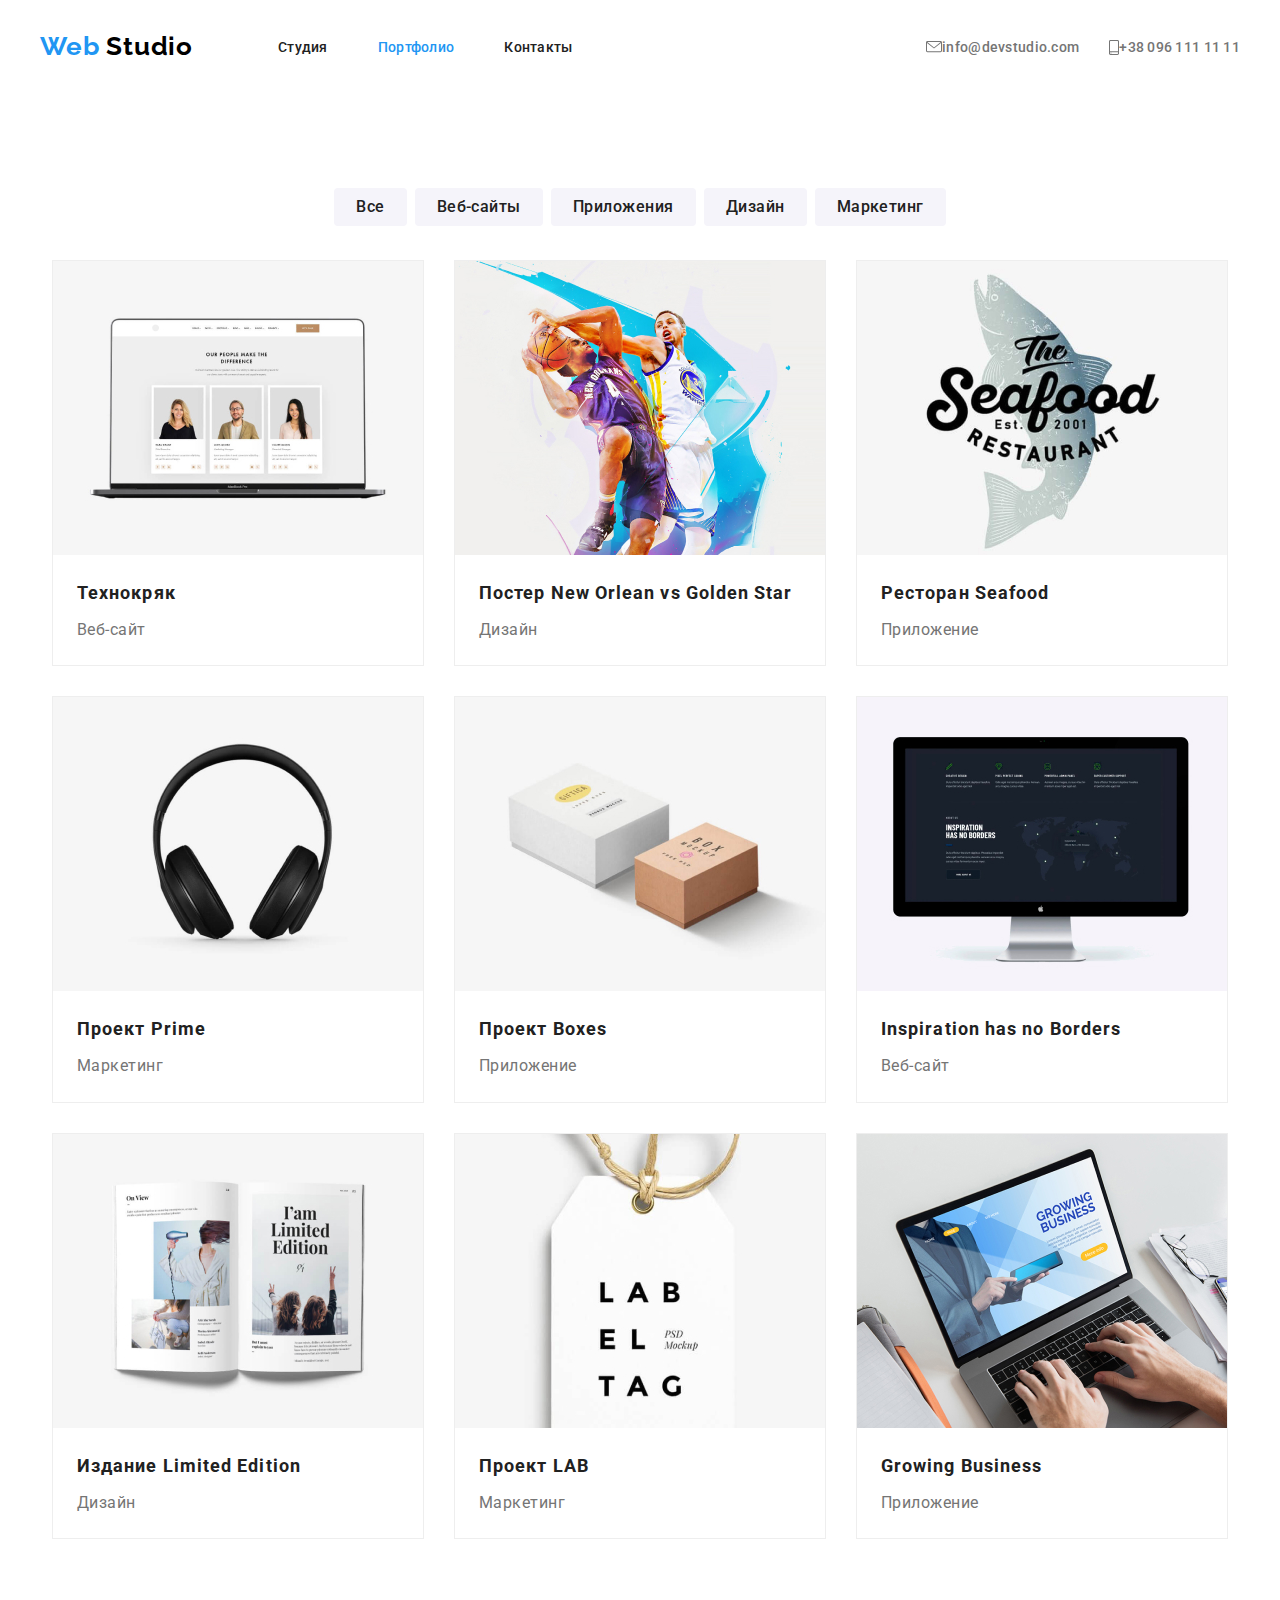
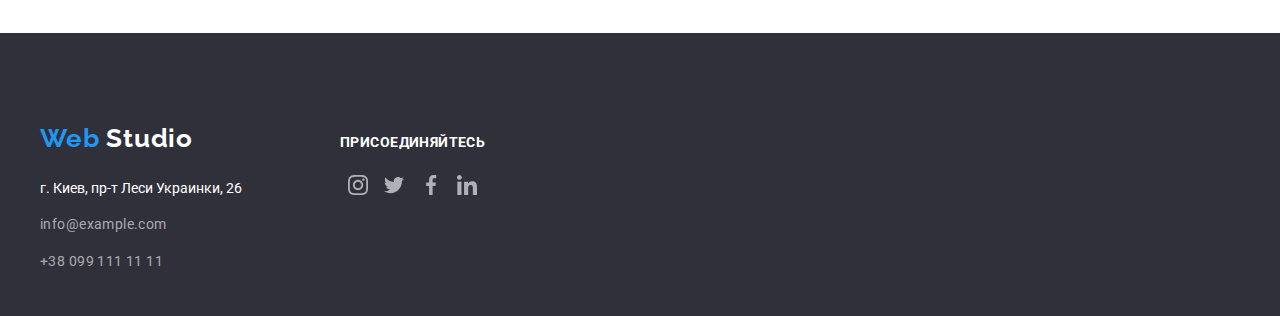
==== portfolio.html @ 55905535 "Добавляет svg-спрайты" ====
<!DOCTYPE html>
<html lang="ru">
  <head>
    <meta charset="UTF-8" />
    <meta name="viewport" content="width=device-width, initial-scale=1.0" />
    <title>Web Studio</title>
    <link rel="stylesheet" href="./css/normalize.css" />
    <link rel="stylesheet" href="./css/style-second.css" />
    <link
      href="https://fonts.googleapis.com/css2?family=Raleway:wght@700&family=Roboto:wght@400;500;700;900&display=swap"
      rel="stylesheet"
    />
  </head>
  <body>
    <header class="site">
      <div class="container">
        <nav class="header-nav">
          <!--Логотип сайта-->
          <a lang="en" href="./index.html" class="logo link"
            ><span class="first-logo">Web</span
            ><span class="second-logo">Studio</span></a
          >
          <!--Навигационное меню в шапке-->

          <ul class="site-nav list">
            <li class="site-nav-list-item">
              <a href="./index.html" class="site-nav-text hover-focus link"
                >Студия</a
              >
            </li>
            <li class="site-nav-list-item">
              <a
                href="./portfolio.html"
                class="site-nav-text hover-focus link current"
                >Портфолио</a
              >
            </li>
            <li class="site-nav-list-item">
              <a href="" class="site-nav-text hover-focus link">Контакты</a>
            </li>
          </ul>
          <address class="nav-address">
            <ul class="address list">
              <li class="address-item-list mail-item">
                <a
                  lang="en"
                  href="mailto:info@devstudio.com"
                  class="address-text link hover-focus"
                  ><img
                    class="mail-link"
                    src="./image/address-img/mail-img.svg"
                    alt="электронная почта"
                  />info@devstudio.com</a
                >
              </li>
              <li class="address-item-list tel-item">
                <a
                  href="tel:+380961111111"
                  class="address-text link hover-focus"
                  ><img
                    class="tel-link"
                    src="./image/address-img/tel-img.svg"
                    alt="телефон"
                  />+38 096 111 11 11</a
                >
              </li>
            </ul>
          </address>
        </nav>
        <!--Контактная информация-->
      </div>
    </header>
    <main class="portfolio">
      <h1 hidden class="portfolio-title">Портфолио</h1>
      <div class="container">
        <section class="portfolio-section">
          <ul class="portfolio-item-btn list">
            <li class="portfolio-item-list">
              <button type="button" class="portfolio-btn">Все</button>
            </li>
            <li class="portfolio-item-list">
              <button type="button" class="portfolio-btn">Веб-сайты</button>
            </li>
            <li class="portfolio-item-list">
              <button type="button" class="portfolio-btn">Приложения</button>
            </li>
            <li class="portfolio-item-list">
              <button type="button" class="portfolio-btn">Дизайн</button>
            </li>
            <li class="portfolio-item-list">
              <button type="button" class="portfolio-btn">Маркетинг</button>
            </li>
          </ul>

          <ul class="portfolio-item list">
            <!-- <li>
              <ul class="list">         
              </ul>
            </li> -->
            <li class="portfolio-item-element">
              <a href="" class="portfolio-item-link">
                <img
                  class="item-link"
                  src="./image/portfolio/sections-image/techno.jpg"
                  alt="список сотрудников"
                  width="370"
                  height="294"
                />
                <h2 class="portfolio-title">Технокряк</h2>
                <p class="portfolio-text">Веб-сайт</p>
                <!-- <p class="portfolio-pre-text">
                                            Технокряк это современная площадка распространения коронавируса.
                                            Компании используют эту платформу для цифрового шпионажа и атак
                                            на защищённые сервера конкурентов.
                                          </p> --></a
              >
            </li>
            <li class="portfolio-item-element">
              <a href="" class="portfolio-item-link">
                <img
                  class="item-link"
                  src="./image/portfolio/sections-image/poster.jpg"
                  alt="баскетбольная команда"
                  width="370"
                  height="294"
                />
                <h2 class="portfolio-title">
                  Постер <span lang="en">New Orlean vs Golden Star</span>
                </h2>
                <p class="portfolio-text">Дизайн</p></a
              >
            </li>

            <li class="portfolio-item-element">
              <a href="" class="portfolio-item-link">
                <img
                  class="item-link"
                  src="./image/portfolio/sections-image/restaurant.jpg"
                  alt="ресторан"
                  width="370"
                  height="294"
                />
                <h2 class="portfolio-title">
                  Ресторан <span lang="en">Seafood</span>
                </h2>
                <p class="portfolio-text">Приложение</p></a
              >
            </li>

            <li class="portfolio-item-element">
              <a href="" class="portfolio-item-link">
                <img
                  class="item-link"
                  src="./image/portfolio/sections-image/prime.jpg"
                  alt="наушники"
                  width="370"
                  height="294"
                />
                <h2 class="portfolio-title">
                  Проект <span lang="en">Prime</span>
                </h2>
                <p class="portfolio-text">Маркетинг</p></a
              >
            </li>

            <li class="portfolio-item-element">
              <a href="" class="portfolio-item-link">
                <img
                  class="item-link"
                  src="./image/portfolio/sections-image/boxes.jpg"
                  alt="коробки"
                  width="370"
                  height="294"
                />
                <h2 class="portfolio-title">
                  Проект <span lang="en">Boxes</span>
                </h2>
                <p class="portfolio-text">Приложение</p></a
              >
            </li>

            <li class="portfolio-item-element">
              <a href="" class="portfolio-item-link">
                <img
                  class="item-link"
                  src="./image/portfolio/sections-image/borders.jpg"
                  alt="о компании"
                  width="370"
                  height="294"
                />
                <h2 class="portfolio-title" lang="en">
                  Inspiration has no Borders
                </h2>
                <p class="portfolio-text">Веб-сайт</p></a
              >
            </li>

            <li class="portfolio-item-element">
              <a href="" class="portfolio-item-link">
                <img
                  class="item-link"
                  src="./image/portfolio/sections-image/limited-edition.jpg"
                  alt="журнал"
                  width="370"
                  height="294"
                />
                <h2 class="portfolio-title">
                  Издание <span lang="en">Limited Edition</span>
                </h2>
                <p class="portfolio-text">Дизайн</p></a
              >
            </li>

            <li class="portfolio-item-element">
              <a href="" class="portfolio-item-link">
                <img
                  class="item-link"
                  src="./image/portfolio/sections-image/lab.jpg"
                  alt="бирка"
                  width="370"
                  height="294"
                />
                <h2 class="portfolio-title">
                  Проект <span lang="en">LAB</span>
                </h2>
                <p class="portfolio-text">Маркетинг</p></a
              >
            </li>

            <li class="portfolio-item-element">
              <a href="" class="portfolio-item-link">
                <img
                  class="item-link"
                  src="./image/portfolio/sections-image/business.jpg"
                  alt="печатает на компьютере"
                  width="370"
                  height="294"
                />
                <h2 class="portfolio-title" lang="en">Growing Business</h2>
                <p class="portfolio-text">Приложение</p></a
              >
            </li>
          </ul>
        </section>
      </div>
    </main>
    <footer class="footer-main">
      <div class="container">
        <div class="footer-main-container">
          <div class="footer-address">
            <a lang="en" href="./index.html" class="link logo"
              ><span class="first-logo">Web</span>
              <span class="footer-logo">Studio</span></a
            >
            <address class="footer-address-container">
              <ul class="footer list">
                <li class="footer-list-link">
                  <a
                    href="https://goo.gl/maps/cEKbpR4M8F39uecU8"
                    class="footer-address-link link"
                    >г. Киев, пр-т Леси Украинки, 26</a
                  >
                </li>
                <li class="footer-list-link">
                  <a
                    lang="en"
                    href="mailto:info@example.com"
                    class="footer-mailto-link link"
                    >info@example.com</a
                  >
                </li>
                <li class="footer-list-link">
                  <a href="tel:+380991111111" class="footer-tel-link link"
                    >+38 099 111 11 11</a
                  >
                </li>
              </ul>
            </address>
          </div>

          <div class="join-in">
            <p class="join-in-title">
              <b class="join-in-text">присоединяйтесь</b>
            </p>
            <ul class="join-in-social list link">
              <li>
                <a href=""
                  ><img src="./image/team/social-img/insta.svg" alt="Инстаграм"
                /></a>
              </li>
              <li>
                <a href=""
                  ><img src="./image/team/social-img/twitter.svg" alt="Твиттер"
                /></a>
              </li>
              <li>
                <a href=""
                  ><img
                    src="./image/team/social-img/facebook.svg"
                    alt="Фейсбук"
                /></a>
              </li>
              <li>
                <a href=""
                  ><img
                    src="./image/team/social-img/linkedin.svg"
                    alt="Линкдин"
                /></a>
              </li>
            </ul>
          </div>
        </div>
      </div>
    </footer>
  </body>
</html>
---- css/style-second.css ----
/* Основной цвет текста #757575 */
/* Вторичный цвет текста #212121 */
/* Дополнительный цвет текста (заголовок, футер) #FFFFFF */

/* Цвет фона #FFFFFF */
/* Вторичный цвет фона #F5F4FA */

/* Акцент #2196F3 */

:root {
  --primary-text-color: #757575;
  --second-text-color: #ffffff;
  --title-text-color: #212121;
  --accent-color: #2196f3;
}

/* Общие атрибуты */

body {
  /* background-color: #e5e5e5; */
  color: var(--primary-text-color);
  font-family: "Roboto", sans-serif;
  font-weight: 400;
  line-height: 1.71;
}

.link {
  text-decoration: none;
}
.list {
  list-style: none;
}

.hover-focus:hover,
.hover-focus:focus {
  color: var(--accent-color);
}

.site-nav.list .current {
  color: var(--accent-color);
}

.container {
  width: 1200px;
  padding-left: 15px;
  padding-right: 15px;
  margin-left: auto;
  margin-right: auto;
}

/* Лооготип */
.first-logo,
.second-logo,
.footer-logo {
  font-family: "Raleway";
  font-style: normal;
  font-weight: 700;
  font-size: 26px;
  line-height: 1.19;
  letter-spacing: 0.03em;
}

.second-logo {
  color: #000000;
}

.footer-logo {
  color: #ffffff;
}
.first-logo {
  color: var(--accent-color);
}
/* Навигационное меню */

.nav-address {
  margin-left: auto;
}

.header-nav .nav-address .address {
  display: flex;
  align-items: center;
}

.header-nav .address-item-list {
  display: flex;
  align-items: center;
}

.header-nav .mail-item {
  margin-right: 30px;
}

/* .header-nav .mail-link,
.header-nav .tel-link {
  margin-right: 10px; */

.nav-address .address-text {
  display: flex;
  align-items: center;
}

.nav-address .address {
  margin-top: 0px;
  margin-bottom: 0px;
  box-sizing: content-box;
}

.icon-mail-svg {
  width: 16px;
  height: 11px;
  margin-right: 10px;
}
.address-text:hover .icon-mail-svg {
  stroke-width: 2px;
  fill: var(--accent-color);
}
.icon-tel-svg {
  margin-right: 10px;
  width: 10px;
  height: 15px;
}
.address-text:hover .icon-tel-svg {
  stroke-width: 2px;
  fill: var(--accent-color);
}

.first-logo {
  margin-right: 7px;
}

.logo {
  margin-right: 85px;
}

.site .header-nav {
  display: flex;
  align-items: center;
}
.site .site-nav {
  display: flex;
  margin: 0px;
  padding: 0px;
}
.site .site-nav-list-item:not(:last-child) {
  margin-right: 50px;
}

.site-nav-text,
.address-text {
  font-weight: 500;
  font-size: 14px;
  line-height: 1.07;
  letter-spacing: 0.02em;
}

.site-nav-text {
  display: inline-block;
  padding-top: 40px;
  padding-bottom: 40px;
}

.address-text {
  font-style: normal;
  font-family: Roboto;
  color: var(--primary-text-color);
}
.site-nav-text {
  color: var(--title-text-color);
}
.site {
  background-color: #ffffff;
}

/* Герой */

.hero {
  max-width: 1600px;
  margin-left: auto;
  margin-right: auto;
  padding-top: 200px;
  padding-bottom: 200px;
  background-image: linear-gradient(
      to right,
      rgba(47, 48, 58, 0.8),
      rgba(47, 48, 58, 0.8)
    ),
    url(../image/hero-section/hero-img-bcg.jpg);
  background-size: cover;
}

.hero .hero-title {
  margin-bottom: 30px;
  font-weight: 900;
  font-size: 44px;
  line-height: 1.36;
  text-align: center;
  letter-spacing: 0.06em;
  text-transform: uppercase;
  color: var(--second-text-color);
  margin-top: 0px;
}

.services-btn {
  display: block;
  margin-left: auto;
  margin-right: auto;
}

.general-btn {
  font-family: "Roboto";
  font-style: normal;
  font-weight: 700;
  font-size: 16px;
  line-height: 1.87px;
  width: 200px;
  height: 50px;
  align-items: center;
  text-align: center;
  letter-spacing: 0.06em;
  background-color: var(--accent-color);
  color: var(--second-text-color);
  box-shadow: 0px 4px 4px rgba(0, 0, 0, 0.15);

  border-radius: 4px;
  border: none;
}

/* О нас */

.about-us-item-list {
  display: flex;
  /* flex-wrap: wrap; */
  width: 270px;
  flex-direction: column;
}

.about-us {
  padding-top: 94px;
}

.about-us-item {
  display: flex;
  padding-left: 0px;
  margin-top: 0px;
  flex-grow: 1;
  margin-bottom: 0px;
  /* background-color: teal; */
  justify-content: center;
}

.about-us .about-us-item-list:not(:last-child) {
  margin-right: 30px;
}

/* .about-us .about-us-img {
  padding-top: 25px;
  padding-right: 100px;
  padding-bottom: 25px;
  padding-left: 100px;
  background-color: #f5f4fa;
  margin-bottom: 30px;
} */
.about-us-icon-svg {
  width: 70px;
  height: 70px;
  padding-top: 25px;
  padding-right: 100px;
  padding-bottom: 25px;
  padding-left: 100px;
  background-color: #f5f4fa;
  margin-bottom: 30px;
}

.about-us .about-us-title {
  margin-top: 0px;
  margin-bottom: 10px;
  font-weight: 700;
  font-size: 14px;
  line-height: 1.14;
  letter-spacing: 0.03em;
  text-transform: uppercase;
  color: var(--title-text-color);
}

.about-us .about-us-text {
  margin-top: 0px;
  margin-bottom: 0px;
  font-weight: normal;
  font-size: 14px;
  line-height: 1.71;
  letter-spacing: 0.03em;
  color: var(--primary-text-color);
}
/* .about-us-img:hover,
.about-us-img:focus {
  background-color: var(--accent-color);
} */
.about-us {
  background-color: #ffffff;
}

/* Чем мы занимаемся */
/* Наша команда */

.features .container {
  /* background-color: teal; */
}

.features {
  padding-top: 94px;
  padding-bottom: 94px;
  background-color: var(--second-text-color);
}
.features .features-item {
  display: flex;
  margin-top: 0px;
  margin-bottom: 0px;
  padding-left: 0px;
  justify-content: center;
}
.features .features-item-list:not(:last-child) {
  margin-right: 30px;
}
.features .features-title {
  margin-bottom: 50px;
}

.features .features-title,
.our-team .our-team-title {
  font-weight: 700;
  font-size: 36px;
  line-height: 1.17;
  text-align: center;
  letter-spacing: 0.03em;
  color: var(--title-text-color);
  margin-top: 0px;
}

.features .features-text {
  display: block;
  margin-top: 0px;
  margin-bottom: 0px;
  font-weight: 700;
  font-size: 14px;
  line-height: 1.14;
  text-align: center;
  letter-spacing: 0.03em;
  text-transform: uppercase;
  color: var(--second-text-color);
}
.features-container {
  display: flex;
  flex-direction: column;
}

/* Наша команда */

.our-team {
  padding-top: 94px;
}

.our-team-item {
  /* background-color: teal; */
  display: flex;
  margin-top: 0px;
  margin-bottom: 0px;
  padding-left: 0px;
  justify-content: center;
}

.our-team-title {
  margin-top: 0px;
  margin-bottom: 50px;
}
.our-team-item-list:not(:last-child) {
  margin-right: 30px;
}
.our-team-item-list {
  padding-bottom: 24px;
  border-radius: 0px 0px 4px 4px;
  box-shadow: 0px 2px 1px rgba(0, 0, 0, 0.2), 0px 1px 1px rgba(0, 0, 0, 0.14),
    0px 1px 3px rgba(0, 0, 0, 0.12);
}
.our-team-item-photo {
  margin-bottom: 30px;
}

.our-team .our-team-subtitle {
  margin-top: 0px;
  margin-bottom: 10px;
  text-align: center;
  font-weight: 500;
  font-size: 16px;
  line-height: 1.19;
  letter-spacing: 0.03em;
  color: var(--title-text-color);
}

.our-team .our-team-text {
  margin-top: 0px;
  margin-bottom: 16px;
  text-align: center;
  font-weight: normal;
  font-size: 16px;
  line-height: 19px;
  letter-spacing: 0.03em;
  color: var(--primary-text-color);
}
.our-team .social {
  display: flex;
  width: 206px;
  justify-content: space-between;
  padding-top: 0px;
  padding-left: 0px;
  padding-bottom: 0px;
  margin-left: auto;
  margin-right: auto;
}
.our-team-social-svg {
  margin: auto;
  width: 20px;
  height: 20px;
  fill: #afb1b8;
}
.icon-container-link:hover .our-team-social-svg,
.icon-container-link:focus .our-team-social-svg {
  fill: var(--second-text-color);
}
.icon-container-link {
  display: flex;
  justify-content: center;
  width: 44px;
  height: 44px;
  border-radius: 50%;
}
.icon-container-link:hover,
.icon-container-link:focus {
  background-color: var(--accent-color);
}
.our-team .our-team-social:hover,
.our-team .our-team-social:focus {
  color: var(--accent-color);
  /* background-color: var(--accent-color); */
}

.our-team {
  background: #f5f4fa;
  padding-bottom: 94px;
}
.icon-container {
}

/* Постоянные клиенты */

.clients {
  margin-top: 0px;
  margin-bottom: 50px;
}

.clients-link-list {
  display: flex;
  justify-content: center;
  width: 170px;
  height: 90px;
  border: solid #afb1b8 1px;
  border-radius: 4px;
}
.clients-link-list:hover,
.clients-link-list:focus {
  border-color: var(--accent-color);
}

.clients-item-list:not(:last-child) {
  margin-right: 30px;
}
.clients-main {
  padding-top: 94px;
  padding-bottom: 94px;
  background-color: #ffffff;
}
.clients-item {
  display: flex;
  justify-content: center;
  margin-top: 0px;
  margin-bottom: 0px;
  padding-left: 0px;
}
.clients-main .clients {
  font-weight: 700;
  font-size: 36px;
  line-height: 1.16;
  text-align: center;
  letter-spacing: 0.03em;

  color: var(--title-text-color);
}

/* Футер */

.footer-main {
  padding-bottom: 42px;
  background-color: #2f303a;
}
.footer-main-container {
  display: flex;
  align-items: baseline;
  padding-top: 90px;
}
.footer-address {
  display: flex;

  /* padding-top: 78px; */
  flex-direction: column;
  justify-content: center;
  width: 231px;
  margin-right: 69px;
}
.footer-main .link.logo {
  display: flex;
  margin-bottom: 20px;
  margin-right: 0px;
  width: 153px;
}

.footer.list {
  margin-top: 0px;
  margin-bottom: 0px;
}

.footer-address-container {
  display: flex;
  flex-direction: column;
  width: 231px;
}
.footer-main .footer {
  padding-left: 0px;
}
.footer-list-link:not(:last-child) {
  margin-bottom: 9px;
}

.footer .footer-mailto-link,
.footer .footer-tel-link,
.footer .footer-address-link {
  font-family: Roboto;
  font-style: normal;
  font-weight: normal;
  font-size: 14px;
  line-height: 1.71;
}

.footer .footer-address-link {
  color: var(--second-text-color);
}
.footer .footer-mailto-link,
.footer .footer-tel-link {
  color: rgba(255, 255, 255, 0.6);
}

.footer .footer-address-link:hover,
.footer .footer-address-link:focus {
  color: var(--accent-color);
}
.footer .footer-mailto-link,
.footer .footer-tel-link {
  font-family: "Roboto", sans-serif;
  font-style: normal;
  font-weight: 400;
  font-size: 14px;
  line-height: 1.71;
  letter-spacing: 0.03em;
}

.footer .footer-mailto-link:hover,
.footer .footer-mailto-link:focus {
  color: var(--accent-color);
}
.footer .footer-tel-link:hover,
.footer .footer-tel-link:focus {
  color: var(--accent-color);
}
/* Присоединяйтесь */

.footer-main .join-in {
  display: flex;
  flex-direction: column;
  justify-content: center;
  /* padding-top: 90px; */
}

.join-in-social {
  display: flex;
  margin-top: 0px;
  margin-bottom: 0px;
  padding-left: 0px;
  justify-content: space-around;
}
.join-in-title {
  margin-top: 0px;
  margin-bottom: 20px;
}

.join-in-text {
  font-weight: 700;
  font-size: 14px;
  line-height: 1.14;
  letter-spacing: 0.03em;
  text-transform: uppercase;
  color: var(--second-text-color);
}
.join-in-link-social:hover,
.join-in-link-social:focus {
  color: var(--accent-color);
}

/* !!!! Портфолио !!!! */

/* Фильтр-кнопки */

.header-main {
  background-color: #ffffff;
}

.portfolio .portfolio-item-btn {
  display: flex;
  margin-top: 0px;
  margin-bottom: 34px;
  padding-left: 0px;
  justify-content: center;
}
.portfolio-item-list:not(:last-child) {
  margin-right: 8px;
}
.portfolio-section {
  padding-top: 93px;
}
.portfolio .portfolio-btn {
  padding-top: 6px;
  padding-right: 22px;
  padding-bottom: 6px;
  padding-left: 22px;
  font-weight: 500;
  font-size: 16px;
  line-height: 1.62;
  text-align: center;
  letter-spacing: 0.03em;
  color: var(--title-text-color);
  background: #f5f4fa;
  border-radius: 4px;
  border: none;
}
.portfolio .portfolio-btn:hover,
.portfolio .portfolio-btn:focus {
  background-color: var(--accent-color);
  color: var(--second-text-color);
}
.portfolio-item.list {
  display: flex;
  flex-wrap: wrap;
  margin-top: 0px;
  margin-bottom: 0px;
  /* margin: -15px; */
  padding-left: 0px;
  padding-bottom: 94px;
  justify-content: center;
  /* background-color: teal; */
}
.portfolio-item-element {
  width: calc(100% - 60px) / 3;
  margin-right: 30px;
  margin-bottom: 30px;
  padding-bottom: 20px;
  border: 1px solid #eeeeee;
  /* width: 370px; */
  /* margin: 15px; */
}
.portfolio-item-element:nth-child(3n) {
  margin-right: 0px;
}
.portfolio-item-element:nth-last-child(-n + 3) {
  margin-bottom: 0px;
}
.portfolio .portfolio-title {
  margin-top: 0px;
  margin-bottom: 4px;
  padding-left: 24px;
  padding-right: 24px;
  font-weight: 700;
  font-size: 18px;
  line-height: 2;
  letter-spacing: 0.06em;
  color: var(--title-text-color);
}
.portfolio .portfolio-text {
  margin-top: 0px;
  margin-bottom: 0px;
  padding-left: 24px;
  padding-right: 24px;
  font-weight: normal;
  font-size: 16px;
  line-height: 1.9;
  letter-spacing: 0.03em;
  color: var(--primary-text-color);
}
.portfolio .portfolio-pre-text {
  font-weight: normal;
  font-size: 18px;
  line-height: 1.55;
  letter-spacing: 0.03em;
  color: var(--second-text-color);
}

.portfolio .item-link {
  display: block;
  margin-bottom: 20px;
}
.portfolio-item-link:hover,
.portfolio-item-link:focus {
  background-color: var(--accent-color);
}
.portfolio-item-link {
  text-decoration: none;
}
.portfolio {
  background-color: var(--second-text-color);
}
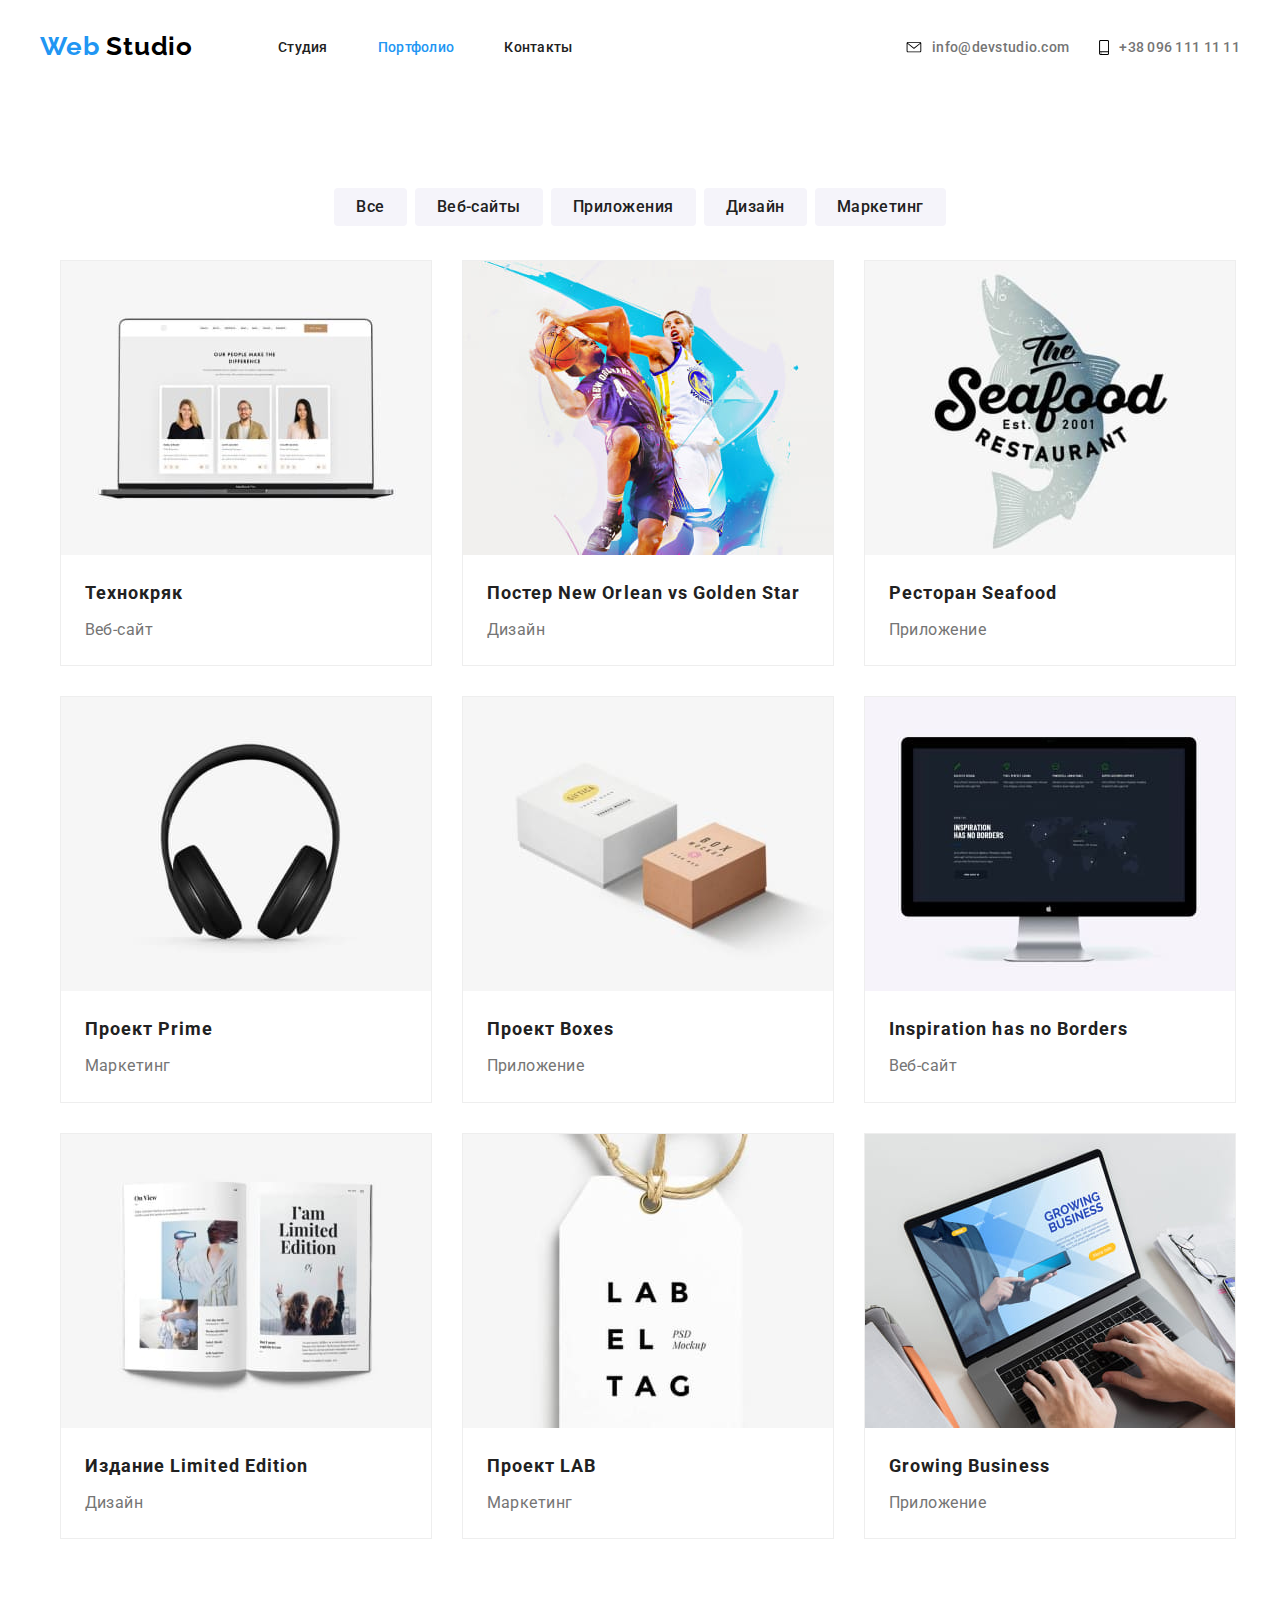
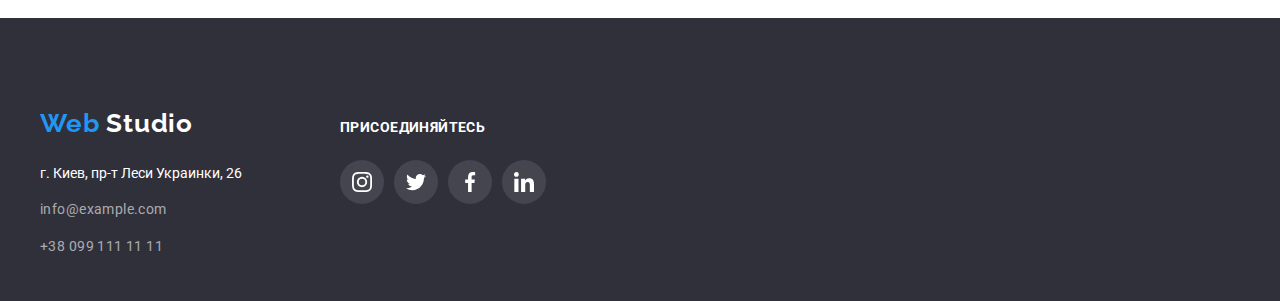
==== commit 4765ea6e: "Добавляет visually-hidden" ====
--- a/portfolio.html
+++ b/portfolio.html
@@ -24,7 +24,7 @@
 
           <ul class="site-nav list">
             <li class="site-nav-list-item">
-              <a href="./index.html" class="site-nav-text hover-focus link"
+              <a href="/index.html" class="site-nav-text hover-focus link"
                 >Студия</a
               >
             </li>
@@ -46,22 +46,26 @@
                   lang="en"
                   href="mailto:info@devstudio.com"
                   class="address-text link hover-focus"
-                  ><img
-                    class="mail-link"
-                    src="./image/address-img/mail-img.svg"
-                    alt="электронная почта"
-                  />info@devstudio.com</a
+                >
+                  <svg class="icon-mail-svg">
+                    <use href="./image/sprite.svg#icon-mail-img"></use>
+                  </svg>
+                  <!-- <img
+                        class="mail-link"
+                        src="./image/address-img/mail-img.svg"
+                        alt="электронная почта"
+                      /> -->info@devstudio.com</a
                 >
               </li>
               <li class="address-item-list tel-item">
                 <a
                   href="tel:+380961111111"
                   class="address-text link hover-focus"
-                  ><img
-                    class="tel-link"
-                    src="./image/address-img/tel-img.svg"
-                    alt="телефон"
-                  />+38 096 111 11 11</a
+                >
+                  <svg class="icon-tel-svg">
+                    <use href="./image/sprite.svg#icon-tel-img"></use>
+                  </svg>
+                  +38 096 111 11 11</a
                 >
               </li>
             </ul>
@@ -71,7 +75,7 @@
       </div>
     </header>
     <main class="portfolio">
-      <h1 hidden class="portfolio-title">Портфолио</h1>
+      <h1 class="portfolio-title visually-hidden">Портфолио</h1>
       <div class="container">
         <section class="portfolio-section">
           <ul class="portfolio-item-btn list">
@@ -109,11 +113,11 @@
                 <h2 class="portfolio-title">Технокряк</h2>
                 <p class="portfolio-text">Веб-сайт</p>
                 <!-- <p class="portfolio-pre-text">
-                                            Технокряк это современная площадка распространения коронавируса.
-                                            Компании используют эту платформу для цифрового шпионажа и атак
-                                            на защищённые сервера конкурентов.
-                                          </p> --></a
-              >
+                                                            Технокряк это современная площадка распространения коронавируса.
+                                                            Компании используют эту платформу для цифрового шпионажа и атак
+                                                            на защищённые сервера конкурентов.
+                                                          </p> -->
+              </a>
             </li>
             <li class="portfolio-item-element">
               <a href="" class="portfolio-item-link">
@@ -283,29 +287,49 @@
               <b class="join-in-text">присоединяйтесь</b>
             </p>
             <ul class="join-in-social list link">
-              <li>
-                <a href=""
-                  ><img src="./image/team/social-img/insta.svg" alt="Инстаграм"
-                /></a>
-              </li>
-              <li>
-                <a href=""
-                  ><img src="./image/team/social-img/twitter.svg" alt="Твиттер"
-                /></a>
-              </li>
-              <li>
-                <a href=""
-                  ><img
-                    src="./image/team/social-img/facebook.svg"
-                    alt="Фейсбук"
-                /></a>
-              </li>
-              <li>
-                <a href=""
-                  ><img
-                    src="./image/team/social-img/linkedin.svg"
-                    alt="Линкдин"
-                /></a>
+              <li class="join-in-social-list">
+                <a
+                  class="icon-container-link footer-social"
+                  href=""
+                  aria-label="Инстаграм"
+                >
+                  <svg class="footer-icon-social-svg">
+                    <use href="./image/sprite.svg#icon-insta"></use>
+                  </svg>
+                </a>
+              </li>
+              <li class="join-in-social-list">
+                <a
+                  class="icon-container-link footer-social"
+                  href=""
+                  aria-label="Твиттер"
+                >
+                  <svg class="footer-icon-social-svg">
+                    <use href="./image/sprite.svg#icon-twitter"></use>
+                  </svg>
+                </a>
+              </li>
+              <li class="join-in-social-list">
+                <a
+                  class="icon-container-link footer-social"
+                  href=""
+                  aria-label="Фейсбук"
+                >
+                  <svg class="footer-icon-social-svg">
+                    <use href="./image/sprite.svg#icon-facebook"></use>
+                  </svg>
+                </a>
+              </li>
+              <li class="join-in-social-list">
+                <a
+                  class="icon-container-link footer-social"
+                  href=""
+                  aria-label="Линкедин"
+                >
+                  <svg class="footer-icon-social-svg">
+                    <use href="./image/sprite.svg#icon-linkedin"></use>
+                  </svg>
+                </a>
               </li>
             </ul>
           </div>
--- a/css/style-second.css
+++ b/css/style-second.css
@@ -23,7 +23,18 @@
   font-weight: 400;
   line-height: 1.71;
 }
-
+.visually-hidden {
+  position: absolute;
+  width: 1px;
+  height: 1px;
+  margin: -1px;
+  border: 0;
+  padding: 0;
+  white-space: nowrap;
+  clip-path: inset(100%);
+  clip: rect(0 0 0 0);
+  overflow: hidden;
+}
 .link {
   text-decoration: none;
 }
@@ -376,6 +387,7 @@
   margin-right: 30px;
 }
 .our-team-item-list {
+  background-color: var(--second-text-color);
   padding-bottom: 24px;
   border-radius: 0px 0px 4px 4px;
   box-shadow: 0px 2px 1px rgba(0, 0, 0, 0.2), 0px 1px 1px rgba(0, 0, 0, 0.14),
@@ -408,6 +420,7 @@
 }
 .our-team .social {
   display: flex;
+  background-color: var(--second-text-color);
   width: 206px;
   justify-content: space-between;
   padding-top: 0px;
@@ -447,8 +460,6 @@
   background: #f5f4fa;
   padding-bottom: 94px;
 }
-.icon-container {
-}
 
 /* Постоянные клиенты */
 
@@ -493,6 +504,16 @@
   letter-spacing: 0.03em;
 
   color: var(--title-text-color);
+}
+
+.clients-main .clients-icon-svg {
+  display: flex;
+  align-self: center;
+  fill: #afb1b8;
+}
+.clients-link-list:hover .clients-icon-svg,
+.clients-link-list:focus .clients-icon-svg {
+  fill: var(--accent-color);
 }
 
 /* Футер */
@@ -579,6 +600,17 @@
 .footer .footer-tel-link:focus {
   color: var(--accent-color);
 }
+.footer-icon-social-svg {
+  margin: auto;
+  width: 20px;
+  height: 20px;
+  fill: var(--second-text-color);
+}
+
+.icon-container-link.footer-social:hover,
+.icon-container-link.footer-social:focus {
+  background-color: var(--accent-color);
+}
 /* Присоединяйтесь */
 
 .footer-main .join-in {
@@ -611,6 +643,12 @@
 .join-in-link-social:hover,
 .join-in-link-social:focus {
   color: var(--accent-color);
+}
+.icon-container-link.footer-social {
+  background-color: rgba(255, 255, 255, 0.1);
+}
+.join-in-social-list:not(:last-child) {
+  margin-right: 10px;
 }
 
 /* !!!! Портфолио !!!! */
@@ -653,26 +691,29 @@
 .portfolio .portfolio-btn:focus {
   background-color: var(--accent-color);
   color: var(--second-text-color);
+  box-shadow: 0px 2px 2px rgba(0, 0, 0, 0.12), 0px 1px 2px rgba(0, 0, 0, 0.08),
+    0px 3px 1px rgba(0, 0, 0, 0.1);
 }
 .portfolio-item.list {
   display: flex;
   flex-wrap: wrap;
   margin-top: 0px;
   margin-bottom: 0px;
-  /* margin: -15px; */
+  margin: -15px;
   padding-left: 0px;
   padding-bottom: 94px;
   justify-content: center;
   /* background-color: teal; */
 }
 .portfolio-item-element {
-  width: calc(100% - 60px) / 3;
+  display: block;
+  /* width: calc((100% - 60) / 3); */
   margin-right: 30px;
   margin-bottom: 30px;
   padding-bottom: 20px;
   border: 1px solid #eeeeee;
   /* width: 370px; */
-  /* margin: 15px; */
+  margin: 15px;
 }
 .portfolio-item-element:nth-child(3n) {
   margin-right: 0px;
@@ -714,9 +755,10 @@
   display: block;
   margin-bottom: 20px;
 }
-.portfolio-item-link:hover,
-.portfolio-item-link:focus {
-  background-color: var(--accent-color);
+.portfolio-item-element:hover,
+.portfolio-item-element:focus {
+  box-shadow: 1px 4px 6px rgba(0, 0, 0, 0.16), 0px 4px 4px rgba(0, 0, 0, 0.06),
+    0px 1px 1px rgba(0, 0, 0, 0.12);
 }
 .portfolio-item-link {
   text-decoration: none;
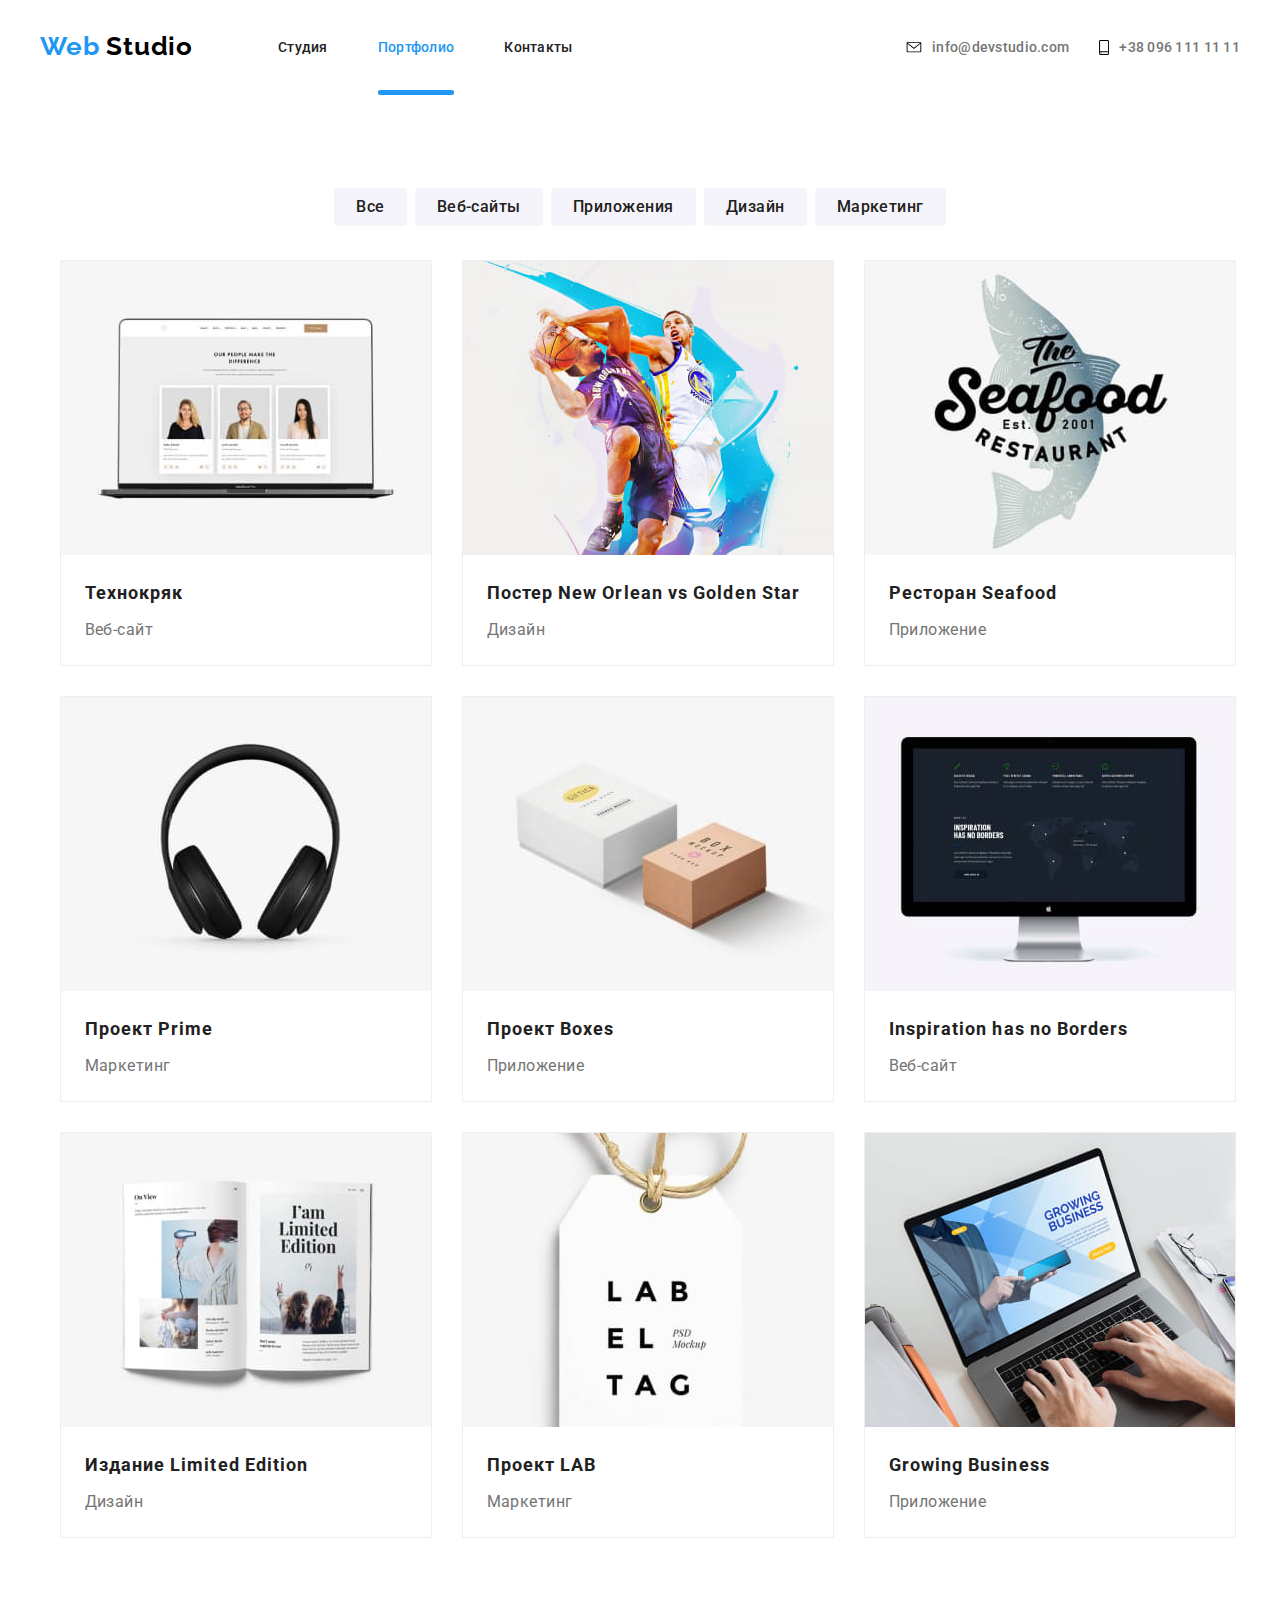
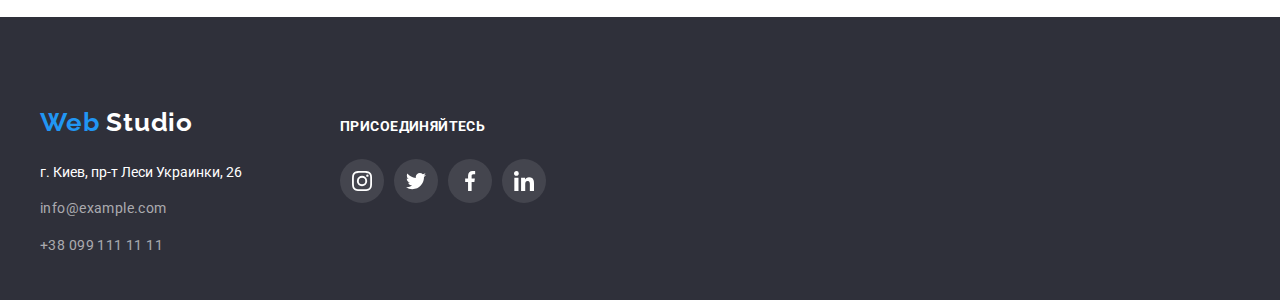
==== commit 544690a6: "Добавляет CSS-переходы на страницу портфолио" ====
--- a/portfolio.html
+++ b/portfolio.html
@@ -24,7 +24,7 @@
 
           <ul class="site-nav list">
             <li class="site-nav-list-item">
-              <a href="/index.html" class="site-nav-text hover-focus link"
+              <a href="./index.html" class="site-nav-text hover-focus link"
                 >Студия</a
               >
             </li>
@@ -103,146 +103,259 @@
             </li> -->
             <li class="portfolio-item-element">
               <a href="" class="portfolio-item-link">
-                <img
-                  class="item-link"
-                  src="./image/portfolio/sections-image/techno.jpg"
-                  alt="список сотрудников"
-                  width="370"
-                  height="294"
-                />
-                <h2 class="portfolio-title">Технокряк</h2>
-                <p class="portfolio-text">Веб-сайт</p>
-                <!-- <p class="portfolio-pre-text">
-                                                            Технокряк это современная площадка распространения коронавируса.
-                                                            Компании используют эту платформу для цифрового шпионажа и атак
-                                                            на защищённые сервера конкурентов.
-                                                          </p> -->
-              </a>
-            </li>
-            <li class="portfolio-item-element">
-              <a href="" class="portfolio-item-link">
-                <img
-                  class="item-link"
-                  src="./image/portfolio/sections-image/poster.jpg"
-                  alt="баскетбольная команда"
-                  width="370"
-                  height="294"
-                />
-                <h2 class="portfolio-title">
-                  Постер <span lang="en">New Orlean vs Golden Star</span>
-                </h2>
-                <p class="portfolio-text">Дизайн</p></a
-              >
-            </li>
-
-            <li class="portfolio-item-element">
-              <a href="" class="portfolio-item-link">
-                <img
-                  class="item-link"
-                  src="./image/portfolio/sections-image/restaurant.jpg"
-                  alt="ресторан"
-                  width="370"
-                  height="294"
-                />
-                <h2 class="portfolio-title">
-                  Ресторан <span lang="en">Seafood</span>
-                </h2>
-                <p class="portfolio-text">Приложение</p></a
-              >
-            </li>
-
-            <li class="portfolio-item-element">
-              <a href="" class="portfolio-item-link">
-                <img
-                  class="item-link"
-                  src="./image/portfolio/sections-image/prime.jpg"
-                  alt="наушники"
-                  width="370"
-                  height="294"
-                />
-                <h2 class="portfolio-title">
-                  Проект <span lang="en">Prime</span>
-                </h2>
-                <p class="portfolio-text">Маркетинг</p></a
-              >
-            </li>
-
-            <li class="portfolio-item-element">
-              <a href="" class="portfolio-item-link">
-                <img
-                  class="item-link"
-                  src="./image/portfolio/sections-image/boxes.jpg"
-                  alt="коробки"
-                  width="370"
-                  height="294"
-                />
-                <h2 class="portfolio-title">
-                  Проект <span lang="en">Boxes</span>
-                </h2>
-                <p class="portfolio-text">Приложение</p></a
-              >
-            </li>
-
-            <li class="portfolio-item-element">
-              <a href="" class="portfolio-item-link">
-                <img
-                  class="item-link"
-                  src="./image/portfolio/sections-image/borders.jpg"
-                  alt="о компании"
-                  width="370"
-                  height="294"
-                />
-                <h2 class="portfolio-title" lang="en">
-                  Inspiration has no Borders
-                </h2>
-                <p class="portfolio-text">Веб-сайт</p></a
-              >
-            </li>
-
-            <li class="portfolio-item-element">
-              <a href="" class="portfolio-item-link">
-                <img
-                  class="item-link"
-                  src="./image/portfolio/sections-image/limited-edition.jpg"
-                  alt="журнал"
-                  width="370"
-                  height="294"
-                />
-                <h2 class="portfolio-title">
-                  Издание <span lang="en">Limited Edition</span>
-                </h2>
-                <p class="portfolio-text">Дизайн</p></a
-              >
-            </li>
-
-            <li class="portfolio-item-element">
-              <a href="" class="portfolio-item-link">
-                <img
-                  class="item-link"
-                  src="./image/portfolio/sections-image/lab.jpg"
-                  alt="бирка"
-                  width="370"
-                  height="294"
-                />
-                <h2 class="portfolio-title">
-                  Проект <span lang="en">LAB</span>
-                </h2>
-                <p class="portfolio-text">Маркетинг</p></a
-              >
-            </li>
-
-            <li class="portfolio-item-element">
-              <a href="" class="portfolio-item-link">
-                <img
-                  class="item-link"
-                  src="./image/portfolio/sections-image/business.jpg"
-                  alt="печатает на компьютере"
-                  width="370"
-                  height="294"
-                />
-                <h2 class="portfolio-title" lang="en">Growing Business</h2>
-                <p class="portfolio-text">Приложение</p></a
-              >
+                <div class="portfolio-item-wrapper">
+                  <img
+                    class="item-link"
+                    src="./image/portfolio/sections-image/techno.jpg"
+                    alt="список сотрудников"
+                    width="370"
+                    height="294"
+                  />
+                  <div class="wrapper">
+                    <p class="portfolio-pre-text">
+                      Технокряк это современная площадка распространения
+                      коронавируса. Компании используют эту платформу для
+                      цифрового шпионажа и атак на защищённые сервера
+                      конкурентов.
+                    </p>
+                  </div>
+                </div>
+
+                <div>
+                  <h2 class="portfolio-title">Технокряк</h2>
+                  <p class="portfolio-text">Веб-сайт</p>
+                </div>
+              </a>
+            </li>
+            <li class="portfolio-item-element">
+              <a href="" class="portfolio-item-link">
+                <div class="portfolio-item-wrapper">
+                  <img
+                    class="item-link"
+                    src="./image/portfolio/sections-image/poster.jpg"
+                    alt="баскетбольная команда"
+                    width="370"
+                    height="294"
+                  />
+                  <div class="wrapper">
+                    <p class="portfolio-pre-text">
+                      Технокряк это современная площадка распространения
+                      коронавируса. Компании используют эту платформу для
+                      цифрового шпионажа и атак на защищённые сервера
+                      конкурентов.
+                    </p>
+                  </div>
+                </div>
+
+                <div>
+                  <h2 class="portfolio-title">
+                    Постер <span lang="en">New Orlean vs Golden Star</span>
+                  </h2>
+                  <p class="portfolio-text">Дизайн</p>
+                </div>
+              </a>
+            </li>
+
+            <li class="portfolio-item-element">
+              <a href="" class="portfolio-item-link">
+                <div class="portfolio-item-wrapper">
+                  <img
+                    class="item-link"
+                    src="./image/portfolio/sections-image/restaurant.jpg"
+                    alt="ресторан"
+                    width="370"
+                    height="294"
+                  />
+                  <div class="wrapper">
+                    <p class="portfolio-pre-text">
+                      Технокряк это современная площадка распространения
+                      коронавируса. Компании используют эту платформу для
+                      цифрового шпионажа и атак на защищённые сервера
+                      конкурентов.
+                    </p>
+                  </div>
+                </div>
+
+                <div>
+                  <h2 class="portfolio-title">
+                    Ресторан <span lang="en">Seafood</span>
+                  </h2>
+                  <p class="portfolio-text">Приложение</p>
+                </div>
+              </a>
+            </li>
+
+            <li class="portfolio-item-element">
+              <a href="" class="portfolio-item-link">
+                <div class="portfolio-item-wrapper">
+                  <img
+                    class="item-link"
+                    src="./image/portfolio/sections-image/prime.jpg"
+                    alt="наушники"
+                    width="370"
+                    height="294"
+                  />
+                  <div class="wrapper">
+                    <p class="portfolio-pre-text">
+                      Технокряк это современная площадка распространения
+                      коронавируса. Компании используют эту платформу для
+                      цифрового шпионажа и атак на защищённые сервера
+                      конкурентов.
+                    </p>
+                  </div>
+                </div>
+
+                <div>
+                  <h2 class="portfolio-title">
+                    Проект <span lang="en">Prime</span>
+                  </h2>
+                  <p class="portfolio-text">Маркетинг</p>
+                </div>
+              </a>
+            </li>
+
+            <li class="portfolio-item-element">
+              <a href="" class="portfolio-item-link">
+                <div class="portfolio-item-wrapper">
+                  <img
+                    class="item-link"
+                    src="./image/portfolio/sections-image/boxes.jpg"
+                    alt="коробки"
+                    width="370"
+                    height="294"
+                  />
+                  <div class="wrapper">
+                    <p class="portfolio-pre-text">
+                      Технокряк это современная площадка распространения
+                      коронавируса. Компании используют эту платформу для
+                      цифрового шпионажа и атак на защищённые сервера
+                      конкурентов.
+                    </p>
+                  </div>
+                </div>
+
+                <div>
+                  <h2 class="portfolio-title">
+                    Проект <span lang="en">Boxes</span>
+                  </h2>
+                  <p class="portfolio-text">Приложение</p>
+                </div>
+              </a>
+            </li>
+
+            <li class="portfolio-item-element">
+              <a href="" class="portfolio-item-link">
+                <div class="portfolio-item-wrapper">
+                  <img
+                    class="item-link"
+                    src="./image/portfolio/sections-image/borders.jpg"
+                    alt="о компании"
+                    width="370"
+                    height="294"
+                  />
+                  <div class="wrapper">
+                    <p class="portfolio-pre-text">
+                      Технокряк это современная площадка распространения
+                      коронавируса. Компании используют эту платформу для
+                      цифрового шпионажа и атак на защищённые сервера
+                      конкурентов.
+                    </p>
+                  </div>
+                </div>
+
+                <div>
+                  <h2 class="portfolio-title" lang="en">
+                    Inspiration has no Borders
+                  </h2>
+                  <p class="portfolio-text">Веб-сайт</p>
+                </div>
+              </a>
+            </li>
+
+            <li class="portfolio-item-element">
+              <a href="" class="portfolio-item-link">
+                <div class="portfolio-item-wrapper">
+                  <img
+                    class="item-link"
+                    src="./image/portfolio/sections-image/limited-edition.jpg"
+                    alt="журнал"
+                    width="370"
+                    height="294"
+                  />
+                  height="294" />
+                  <div class="wrapper">
+                    <p class="portfolio-pre-text">
+                      Технокряк это современная площадка распространения
+                      коронавируса. Компании используют эту платформу для
+                      цифрового шпионажа и атак на защищённые сервера
+                      конкурентов.
+                    </p>
+                  </div>
+                </div>
+
+                <div>
+                  <h2 class="portfolio-title">
+                    Издание <span lang="en">Limited Edition</span>
+                  </h2>
+                  <p class="portfolio-text">Дизайн</p>
+                </div>
+              </a>
+            </li>
+
+            <li class="portfolio-item-element">
+              <a href="" class="portfolio-item-link">
+                <div class="portfolio-item-wrapper">
+                  <img
+                    class="item-link"
+                    src="./image/portfolio/sections-image/lab.jpg"
+                    alt="бирка"
+                    width="370"
+                    height="294"
+                  />
+                  <div class="wrapper">
+                    <p class="portfolio-pre-text">
+                      Технокряк это современная площадка распространения
+                      коронавируса. Компании используют эту платформу для
+                      цифрового шпионажа и атак на защищённые сервера
+                      конкурентов.
+                    </p>
+                  </div>
+                </div>
+
+                <div>
+                  <h2 class="portfolio-title">
+                    Проект <span lang="en">LAB</span>
+                  </h2>
+                  <p class="portfolio-text">Маркетинг</p>
+                </div>
+              </a>
+            </li>
+
+            <li class="portfolio-item-element">
+              <a href="" class="portfolio-item-link">
+                <div class="portfolio-item-wrapper">
+                  <img
+                    class="item-link"
+                    src="./image/portfolio/sections-image/business.jpg"
+                    alt="печатает на компьютере"
+                    width="370"
+                    height="294"
+                  />
+                  <div class="wrapper">
+                    <p class="portfolio-pre-text">
+                      Технокряк это современная площадка распространения
+                      коронавируса. Компании используют эту платформу для
+                      цифрового шпионажа и атак на защищённые сервера
+                      конкурентов.
+                    </p>
+                  </div>
+                </div>
+
+                <div>
+                  <h2 class="portfolio-title" lang="en">Growing Business</h2>
+                  <p class="portfolio-text">Приложение</p>
+                </div>
+              </a>
             </li>
           </ul>
         </section>
--- a/css/style-second.css
+++ b/css/style-second.css
@@ -12,6 +12,7 @@
   --second-text-color: #ffffff;
   --title-text-color: #212121;
   --accent-color: #2196f3;
+  --defaul-cubic-bezier: cubic-bezier(0.4, 0, 0.2, 1);
 }
 
 /* Общие атрибуты */
@@ -121,7 +122,8 @@
   height: 11px;
   margin-right: 10px;
 }
-.address-text:hover .icon-mail-svg {
+.address-text:hover .icon-mail-svg,
+.address-text:focus .icon-mail-svg {
   stroke-width: 2px;
   fill: var(--accent-color);
 }
@@ -130,7 +132,8 @@
   width: 10px;
   height: 15px;
 }
-.address-text:hover .icon-tel-svg {
+.address-text:hover .icon-tel-svg,
+.address-text:focus .icon-tel-svg {
   stroke-width: 2px;
   fill: var(--accent-color);
 }
@@ -158,6 +161,7 @@
 
 .site-nav-text,
 .address-text {
+  display: block;
   font-weight: 500;
   font-size: 14px;
   line-height: 1.07;
@@ -168,6 +172,20 @@
   display: inline-block;
   padding-top: 40px;
   padding-bottom: 40px;
+}
+.site-nav-list-item {
+  position: relative;
+}
+.site-nav-text.current::after {
+  display: block;
+  position: absolute;
+  left: 0;
+  bottom: 0;
+  content: "";
+  height: 5px;
+  width: 100%;
+  border-radius: 2px;
+  background-color: var(--accent-color);
 }
 
 .address-text {
@@ -231,6 +249,7 @@
   background-color: var(--accent-color);
   color: var(--second-text-color);
   box-shadow: 0px 4px 4px rgba(0, 0, 0, 0.15);
+  cursor: pointer;
 
   border-radius: 4px;
   border: none;
@@ -686,6 +705,10 @@
   background: #f5f4fa;
   border-radius: 4px;
   border: none;
+  cursor: pointer;
+  transition: background-color 250ms var(--defaul-cubic-bezier),
+    color 250ms var(--defaul-cubic-bezier),
+    box-shadow 250ms var(--defaul-cubic-bezier);
 }
 .portfolio .portfolio-btn:hover,
 .portfolio .portfolio-btn:focus {
@@ -710,7 +733,7 @@
   /* width: calc((100% - 60) / 3); */
   margin-right: 30px;
   margin-bottom: 30px;
-  padding-bottom: 20px;
+  /* padding-bottom: 20px; */
   border: 1px solid #eeeeee;
   /* width: 370px; */
   margin: 15px;
@@ -726,6 +749,7 @@
   margin-bottom: 4px;
   padding-left: 24px;
   padding-right: 24px;
+  padding-top: 20px;
   font-weight: 700;
   font-size: 18px;
   line-height: 2;
@@ -744,6 +768,11 @@
   color: var(--primary-text-color);
 }
 .portfolio .portfolio-pre-text {
+  display: flex;
+
+  padding-left: 25px;
+  padding-right: 25px;
+
   font-weight: normal;
   font-size: 18px;
   line-height: 1.55;
@@ -752,17 +781,54 @@
 }
 
 .portfolio .item-link {
+  display: flex;
+}
+.portfolio-item-element {
   display: block;
-  margin-bottom: 20px;
-}
-.portfolio-item-element:hover,
-.portfolio-item-element:focus {
+}
+/* .portfolio-item-element:focus,
+.portfolio-item-element:hover {
   box-shadow: 1px 4px 6px rgba(0, 0, 0, 0.16), 0px 4px 4px rgba(0, 0, 0, 0.06),
     0px 1px 1px rgba(0, 0, 0, 0.12);
-}
+} */
+
 .portfolio-item-link {
+  display: block;
+  width: 370px;
+  height: 404px;
   text-decoration: none;
+  transition-duration: 250ms;
+}
+.portfolio-item-link:hover,
+.portfolio-item-link:focus {
+  box-shadow: 1px 4px 6px rgba(0, 0, 0, 0.16), 0px 4px 4px rgba(0, 0, 0, 0.06),
+    0px 1px 1px rgba(0, 0, 0, 0.12);
 }
 .portfolio {
   background-color: var(--second-text-color);
 }
+.portfolio-item-wrapper {
+  display: block;
+  position: relative;
+  height: 294px;
+  overflow: hidden;
+}
+
+.wrapper {
+  position: absolute;
+  display: flex;
+  align-items: center;
+  /* justify-content: center; */
+  width: 370px;
+  height: 294px;
+  background-color: rgba(33, 150, 243, 0.9);
+  opacity: 0;
+  transition: transform 250ms var(--defaul-cubic-bezier),
+    opacity 250ms var(--defaul-cubic-bezier);
+}
+
+.portfolio-item-link:hover .wrapper,
+.portfolio-item-link:focus .wrapper {
+  transform: translateY(-100%);
+  opacity: 1;
+}
